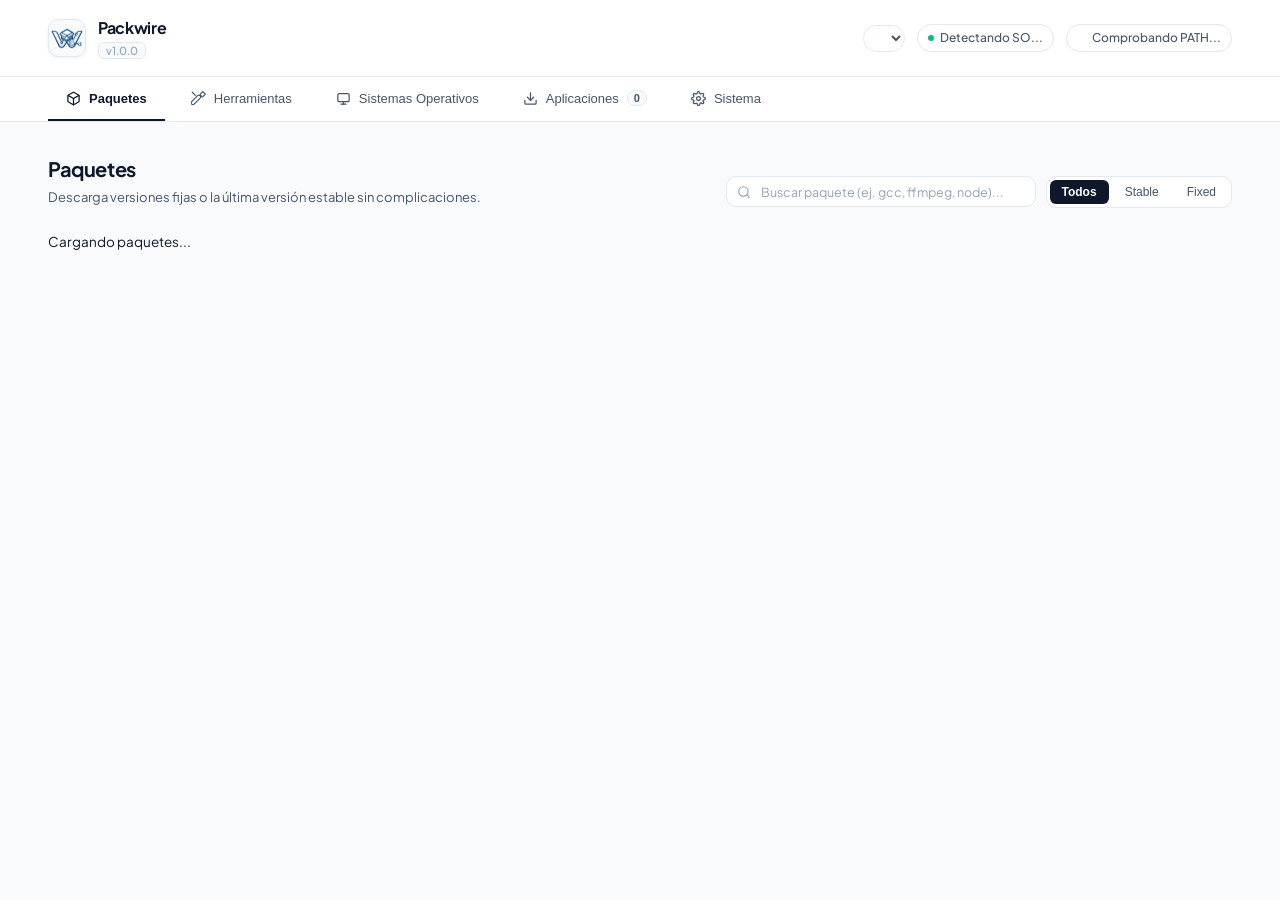
==== assets/web/index.html @ 35b36072 "Release Packwire 1.0.0" ====
<!DOCTYPE html>
<html lang="es">
<head>
  <meta charset="UTF-8">
  <meta name="viewport" content="width=device-width, initial-scale=1.0">
  <title>Packwire - Gestor de Paquetes</title>
  <link rel="stylesheet" href="global/structure.css">
  <link rel="stylesheet" id="theme-style-background" href="global/default_background.css">
  <link rel="stylesheet" id="theme-style-cards" href="global/default_cards.css">
  <link rel="stylesheet" id="theme-style-buttons" href="global/default_buttons.css">
  <script>
    (function() {
      try {
        var t = localStorage.getItem("packwire_theme");
        if (t && t !== "default") {
          var bg = document.getElementById("theme-style-background");
          var cd = document.getElementById("theme-style-cards");
          var bt = document.getElementById("theme-style-buttons");
          if (bg) bg.href = "global/" + t + "_background.css";
          if (cd) cd.href = "global/" + t + "_cards.css";
          if (bt) bt.href = "global/" + t + "_buttons.css";
        }
      } catch (e) {}
    })();
  </script>
  <link rel="icon" type="image/png" href="front.png">
  <link rel="preconnect" href="https://fonts.googleapis.com">
  <link rel="preconnect" href="https://fonts.gstatic.com" crossorigin>
  <link href="https://fonts.googleapis.com/css2?family=Plus+Jakarta+Sans:wght@400;500;600;700&family=JetBrains+Mono:wght@400;500&display=swap" rel="stylesheet">
</head>
<body>
  <div class="app-container">
    <!-- Header -->
    <header class="app-header">
      <div class="brand">
        <div class="brand-logo">
          <img src="front.png" alt="Packwire Logo" class="brand-logo-img">
        </div>
        <div class="brand-info">
          <h1>Packwire</h1>
          <span class="version-tag">v1.0.0</span>
        </div>
      </div>

      <div class="header-status">
        <select class="theme-select" id="theme-selector" title="Seleccionar Tema">
          <option value="default">Claro (Default)</option>
          <option value="dark">Oscuro (Dark)</option>
        </select>

        <div class="badge platform-badge" id="platform-badge">
          <span class="badge-dot"></span>
          <span id="platform-text">Detectando SO...</span>
        </div>
        
        <div class="path-status" id="path-status-container">
          <span class="path-indicator" id="path-indicator"></span>
          <span id="path-text">Comprobando PATH...</span>
          <button class="btn btn-sm btn-outline" id="btn-fix-path" style="display: none;">
            Añadir a PATH
          </button>
        </div>
      </div>
    </header>

    <!-- Main Navigation Bar -->
    <nav class="app-nav">
      <button class="nav-tab active" data-tab="catalog">
        <svg viewBox="0 0 24 24" fill="none" stroke="currentColor" stroke-width="2" stroke-linecap="round" stroke-linejoin="round"><path d="M21 16V8a2 2 0 0 0-1-1.73l-7-4a2 2 0 0 0-2 0l-7 4A2 2 0 0 0 3 8v8a2 2 0 0 0 1 1.73l7 4a2 2 0 0 0 2 0l7-4A2 2 0 0 0 21 16z"></path><polyline points="3.27 6.96 12 12.01 20.73 6.96"></polyline><line x1="12" y1="22.08" x2="12" y2="12"></line></svg>
        Paquetes
      </button>
      <button class="nav-tab" data-tab="tools">
        <svg viewBox="0 0 24 24" fill="none" stroke="currentColor" stroke-width="2" stroke-linecap="round" stroke-linejoin="round"><path d="m14.7 6.3 3 3"></path><path d="M5 21a2.83 2.83 0 0 1-4-4l9.6-9.6a2.83 2.83 0 0 1 4 4L5 21Z"></path><path d="m15 5 4-4 4 4-4 4"></path><path d="m2 2 5 5"></path></svg>
        Herramientas
      </button>
      <button class="nav-tab" data-tab="operating-systems">
        <svg viewBox="0 0 24 24" fill="none" stroke="currentColor" stroke-width="2" stroke-linecap="round" stroke-linejoin="round"><rect x="3" y="4" width="18" height="13" rx="2"></rect><line x1="8" y1="21" x2="16" y2="21"></line><line x1="12" y1="17" x2="12" y2="21"></line></svg>
        Sistemas Operativos
      </button>
      <button class="nav-tab" data-tab="installed">
        <svg viewBox="0 0 24 24" fill="none" stroke="currentColor" stroke-width="2" stroke-linecap="round" stroke-linejoin="round"><path d="M21 15v4a2 2 0 0 1-2 2H5a2 2 0 0 1-2-2v-4"></path><polyline points="7 10 12 15 17 10"></polyline><line x1="12" y1="15" x2="12" y2="3"></line></svg>
        Aplicaciones
        <span class="counter-badge" id="installed-counter">0</span>
      </button>
      <button class="nav-tab" data-tab="system">
        <svg viewBox="0 0 24 24" fill="none" stroke="currentColor" stroke-width="2" stroke-linecap="round" stroke-linejoin="round"><circle cx="12" cy="12" r="3"></circle><path d="M19.4 15a1.65 1.65 0 0 0 .33 1.82l.06.06a2 2 0 0 1 0 2.83 2 2 0 0 1-2.83 0l-.06-.06a1.65 1.65 0 0 0-1.82-.33 1.65 1.65 0 0 0-1 1.51V21a2 2 0 0 1-2 2 2 2 0 0 1-2-2v-.09A1.65 1.65 0 0 0 9 19.4a1.65 1.65 0 0 0-1.82.33l-.06.06a2 2 0 0 1-2.83 0 2 2 0 0 1 0-2.83l.06-.06a1.65 1.65 0 0 0 .33-1.82 1.65 1.65 0 0 0-1.51-1H3a2 2 0 0 1-2-2 2 2 0 0 1 2-2h.09A1.65 1.65 0 0 0 4.6 9a1.65 1.65 0 0 0-.33-1.82l-.06-.06a2 2 0 0 1 0-2.83 2 2 0 0 1 2.83 0l.06.06a1.65 1.65 0 0 0 1.82.33H9a1.65 1.65 0 0 0 1-1.51V3a2 2 0 0 1 2-2 2 2 0 0 1 2 2v.09a1.65 1.65 0 0 0 1 1.51 1.65 1.65 0 0 0 1.82-.33l.06-.06a2 2 0 0 1 2.83 0 2 2 0 0 1 0 2.83l-.06.06a1.65 1.65 0 0 0-.33 1.82V9a1.65 1.65 0 0 0 1.51 1H21a2 2 0 0 1 2 2 2 2 0 0 1-2 2h-.09a1.65 1.65 0 0 0-1.51 1z"></path></svg>
        Sistema
      </button>
    </nav>

    <!-- Main Content Area -->
    <main class="app-content">
      <!-- TAB 1: CATALOG -->
      <section class="tab-pane active" id="tab-catalog">
        <div class="pane-header">
          <div>
            <h2>Paquetes</h2>
            <p class="subtitle">Descarga versiones fijas o la última versión estable sin complicaciones.</p>
          </div>
          <div class="pane-controls">
            <div class="search-box">
              <span class="search-icon">
                <svg viewBox="0 0 24 24" fill="none" stroke="currentColor" stroke-width="2" stroke-linecap="round" stroke-linejoin="round"><circle cx="11" cy="11" r="8"></circle><line x1="21" y1="21" x2="16.65" y2="16.65"></line></svg>
              </span>
              <input type="text" id="catalog-search" class="search-input" placeholder="Buscar paquete (ej. gcc, ffmpeg, node)... [/]" autocomplete="off" spellcheck="false">
              <button id="btn-clear-catalog-search" class="btn-clear-search" style="display: none;" title="Limpiar búsqueda">&times;</button>
            </div>
            <div class="filter-group">
              <button class="filter-btn active" data-filter="all">Todos</button>
              <button class="filter-btn" data-filter="stable">Stable</button>
              <button class="filter-btn" data-filter="fixed">Fixed</button>
            </div>
          </div>
        </div>

        <div class="search-results-info" id="catalog-search-info" style="display: none;"></div>

        <div class="cards-grid" id="catalog-cards">
          <!-- Dynamically populated via app.js -->
          <div class="skeleton-card">Cargando paquetes...</div>
        </div>
      </section>

      <!-- TAB 2: TOOLS -->
      <section class="tab-pane" id="tab-tools">
        <div class="pane-header">
          <div>
            <h2>Herramientas</h2>
            <p class="subtitle">Aplicaciones y utilidades que se obtienen desde sus canales oficiales.</p>
          </div>
          <div class="pane-controls">
            <div class="search-box">
              <span class="search-icon">
                <svg viewBox="0 0 24 24" fill="none" stroke="currentColor" stroke-width="2" stroke-linecap="round" stroke-linejoin="round"><circle cx="11" cy="11" r="8"></circle><line x1="21" y1="21" x2="16.65" y2="16.65"></line></svg>
              </span>
              <input type="text" id="tools-search" class="search-input" placeholder="Buscar herramienta..." autocomplete="off" spellcheck="false">
              <button id="btn-clear-tools-search" class="btn-clear-search" style="display: none;" title="Limpiar búsqueda">&times;</button>
            </div>
          </div>
        </div>

        <div class="search-results-info" id="tools-search-info" style="display: none;"></div>

        <div class="cards-grid" id="tools-cards">
          <div class="skeleton-card">Cargando herramientas...</div>
        </div>
      </section>

      <!-- TAB 3: OPERATING SYSTEMS -->
      <section class="tab-pane" id="tab-operating-systems">
        <div class="pane-header">
          <div>
            <h2>Sistemas Operativos</h2>
            <p class="subtitle">Distribuciones y sistemas operativos disponibles para instalar desde sus manifests.</p>
          </div>
          <div class="pane-controls">
            <div class="search-box">
              <span class="search-icon">
                <svg viewBox="0 0 24 24" fill="none" stroke="currentColor" stroke-width="2" stroke-linecap="round" stroke-linejoin="round"><circle cx="11" cy="11" r="8"></circle><line x1="21" y1="21" x2="16.65" y2="16.65"></line></svg>
              </span>
              <input type="text" id="operating-systems-search" class="search-input" placeholder="Buscar sistema operativo..." autocomplete="off" spellcheck="false">
              <button id="btn-clear-operating-systems-search" class="btn-clear-search" style="display: none;" title="Limpiar búsqueda">&times;</button>
            </div>
          </div>
        </div>

        <div class="search-results-info" id="operating-systems-search-info" style="display: none;"></div>

        <div class="cards-grid" id="operating-systems-cards">
          <div class="skeleton-card">Cargando sistemas operativos...</div>
        </div>
      </section>

      <!-- TAB 4: INSTALLED -->
      <section class="tab-pane" id="tab-installed">
        <div class="pane-header">
          <div>
            <h2>Aplicaciones</h2>
            <p class="subtitle">Gestiona tus aplicaciones activas, shims vinculados y desinstalación limpia.</p>
          </div>
          <div class="pane-controls">
            <div class="search-box">
              <span class="search-icon">
                <svg viewBox="0 0 24 24" fill="none" stroke="currentColor" stroke-width="2" stroke-linecap="round" stroke-linejoin="round"><circle cx="11" cy="11" r="8"></circle><line x1="21" y1="21" x2="16.65" y2="16.65"></line></svg>
              </span>
              <input type="text" id="installed-search" class="search-input" placeholder="Filtrar instalados..." autocomplete="off" spellcheck="false">
              <button id="btn-clear-installed-search" class="btn-clear-search" style="display: none;" title="Limpiar búsqueda">&times;</button>
            </div>
            <button class="btn btn-outline" id="btn-refresh-installed">
              <svg class="btn-icon" viewBox="0 0 24 24" width="14" height="14" fill="none" stroke="currentColor" stroke-width="2" stroke-linecap="round" stroke-linejoin="round"><path d="M21.5 2v6h-6M2.5 22v-6h6M2 11.5a10 10 0 0 1 18.8-4.3M22 12.5a10 10 0 0 1-18.8 4.2"/></svg>
              Actualizar Lista
            </button>
          </div>
        </div>

        <div class="search-results-info" id="installed-search-info" style="display: none;"></div>

        <div class="installed-list" id="installed-container">
          <!-- Dynamically populated via app.js -->
        </div>
      </section>

      <!-- TAB 5: SYSTEM -->
      <section class="tab-pane" id="tab-system">
        <div class="pane-header">
          <div>
            <h2>Diagnóstico del Sistema</h2>
            <p class="subtitle">Hardware, firmware, seguridad y rutas locales. Los identificadores personales no se recopilan.</p>
          </div>
          <div class="pane-controls">
            <button class="btn btn-outline" id="btn-refresh-system" title="Actualizar datos del sistema">
              <svg class="btn-icon" viewBox="0 0 24 24" width="14" height="14" fill="none" stroke="currentColor" stroke-width="2" stroke-linecap="round" stroke-linejoin="round"><path d="M21.5 2v6h-6M2.5 22v-6h6M2 11.5a10 10 0 0 1 18.8-4.3M22 12.5a10 10 0 0 1-18.8 4.2"></path></svg>
              Actualizar diagnóstico
            </button>
          </div>
        </div>

        <div class="system-grid">
          <div class="info-card">
            <span class="info-label">Sistema Operativo</span>
            <span class="info-value" id="sys-os">-</span>
          </div>
          <div class="info-card">
            <span class="info-label">Arquitectura</span>
            <span class="info-value" id="sys-arch">-</span>
          </div>
          <div class="info-card">
            <span class="info-label">Equipo</span>
            <span class="info-value" id="sys-device">-</span>
          </div>
          <div class="info-card">
            <span class="info-label">Memoria RAM</span>
            <span class="info-value" id="sys-memory">-</span>
          </div>
          <div class="info-card full-width">
            <span class="info-label">Procesador</span>
            <span class="info-value" id="sys-cpu">-</span>
            <span class="info-value code" id="sys-cpu-details">-</span>
          </div>
          <div class="info-card full-width">
            <span class="info-label">Gráficos</span>
            <span class="info-value code" id="sys-gpu">-</span>
          </div>
          <div class="info-card full-width">
            <span class="info-label">Almacenamiento local</span>
            <span class="info-value code" id="sys-storage">-</span>
          </div>
          <div class="info-card">
            <span class="info-label">Firmware</span>
            <span class="info-value" id="sys-firmware">-</span>
            <span class="info-value code" id="sys-bios">-</span>
          </div>
          <div class="info-card">
            <span class="info-label">Seguridad y virtualización</span>
            <span class="info-value" id="sys-security">-</span>
          </div>
          <div class="info-card">
            <span class="info-label">Tiempo encendido</span>
            <span class="info-value" id="sys-uptime">-</span>
          </div>
          <div class="info-card">
            <span class="info-label">Red activa</span>
            <span class="info-value code" id="sys-network">-</span>
          </div>
          <div class="info-card full-width">
            <span class="info-label">Directorio Raíz de Packwire</span>
            <span class="info-value code" id="sys-root">-</span>
          </div>
          <div class="info-card full-width">
            <span class="info-label">Carpeta de Shims (PATH)</span>
            <span class="info-value code" id="sys-shims">-</span>
          </div>
          <div class="info-card full-width">
            <span class="info-label">Carpeta de Aplicaciones</span>
            <span class="info-value code" id="sys-apps">-</span>
          </div>
          <div class="info-card full-width" id="defender-exclusion-card">
            <div style="display: flex; justify-content: space-between; align-items: center; flex-wrap: wrap; gap: 12px;">
              <div>
                <span class="info-label" style="display: flex; align-items: center; gap: 6px;">
                  <svg viewBox="0 0 24 24" width="14" height="14" fill="none" stroke="currentColor" stroke-width="2" stroke-linecap="round" stroke-linejoin="round"><path d="M12 22s8-4 8-10V5l-8-3-8 3v7c0 6 8 10 8 10z"></path></svg>
                  Protección de Windows y Antivirus
                </span>
                <p class="subtitle" style="margin-top: 4px;">Packwire verifica el SHA-256 de los toolchains oficiales y no desactiva ni excluye Defender automáticamente. Si bloquea un binario, revisa el Historial de protección y valida el origen antes de restaurarlo.</p>
              </div>
            </div>
          </div>
          <div class="info-card full-width danger-card">
            <div class="danger-card-content">
              <div>
                <span class="info-label danger-label">Zona de Desinstalación Total</span>
                <p class="subtitle" style="margin-top: 3px;">Elimina todos los paquetes descargados, limpia la carpeta de shims, borra la caché y retira Packwire de la variable PATH del sistema.</p>
              </div>
              <button class="btn btn-danger btn-sm" id="btn-uninstall-all-card">
                <svg class="btn-icon" viewBox="0 0 24 24" width="13" height="13" fill="none" stroke="currentColor" stroke-width="2" stroke-linecap="round" stroke-linejoin="round"><polyline points="3 6 5 6 21 6"></polyline><path d="M19 6v14a2 2 0 0 1-2 2H7a2 2 0 0 1-2-2V6m3 0V4a2 2 0 0 1 2-2h4a2 2 0 0 1 2 2v2"></path></svg>
                Desinstalar Todo Packwire
              </button>
            </div>
          </div>
        </div>
      </section>
    </main>

    <!-- Modal for Installation Progress -->
    <div class="modal-overlay" id="action-modal" style="display: none;">
      <div class="modal-card">
        <div class="modal-header">
          <h3 id="modal-title">Instalando Paquete</h3>
          <button class="btn-close" id="btn-modal-close" style="display: none;">&times;</button>
        </div>
        <div class="modal-body">
          <p id="modal-desc">Iniciando proceso...</p>
          
          <div class="progress-track" id="modal-progress-track">
            <div class="progress-bar-animated" id="modal-progress-bar"></div>
          </div>

          <div class="modal-details" id="modal-details">
            <span id="modal-status-text">Por favor espera...</span>
          </div>

          <div class="modal-terminal-box" id="modal-terminal-box">
            <div class="modal-terminal-header">
              <span>Terminal de Instalación</span>
              <span class="live-pill" id="terminal-live-pill">EN VIVO</span>
            </div>
            <pre class="modal-terminal-logs" id="modal-terminal-logs">Iniciando cola de instalación...</pre>
          </div>
        </div>
        <div class="modal-footer" id="modal-footer" style="display: none;">
          <button class="btn btn-outline" id="btn-modal-cancel" style="display: none;">Cancelar</button>
          <button class="btn btn-danger" id="btn-modal-confirm" style="display: none;">Confirmar Desinstalación</button>
          <button class="btn btn-primary" id="btn-modal-done">Aceptar</button>
        </div>
      </div>
    </div>

        <!-- Modal for Documentation Guide -->
    <div class="modal-overlay" id="guide-modal" style="display: none;">
      <div class="modal-card guide-modal-card">
        <div class="modal-header">
          <h3 id="guide-modal-title">Guía Windows 10/11: Solución para GCC (as.exe)</h3>
          <button class="btn-close" id="btn-guide-modal-close">&times;</button>
        </div>
        <div class="modal-body guide-modal-content" id="guide-modal-body">
          <div style="background: rgba(239, 68, 68, 0.08); border-left: 4px solid #ef4444; padding: 14px 16px; border-radius: 0 8px 8px 0; margin-bottom: 18px;">
            <strong style="color: #fca5a5;">🛡️ ¿Por qué ocurre este problema?</strong>
            <p style="margin-top: 6px; font-size: 13px; color: var(--text-secondary);">Windows Defender en Windows 10/11 puede clasificar erróneamente el archivo <code>as.exe</code> (GNU Assembler de GCC) como un falso positivo (comúnmente <em>Trojan:Win32/Wacatac.B!ml</em>) y bloquear su extracción, causando el error <code>gcc: fatal error: cannot execute 'as'</code>.</p>
          </div>

          <div style="background: var(--surface-subtle); border: 1px solid var(--border); border-radius: 8px; padding: 16px; margin-bottom: 14px;">
            <strong style="display: block; margin-bottom: 6px;">Paso 1: Mantener activa la protección</strong>
            <p style="font-size: 13px; color: var(--text-secondary); margin-bottom: 8px;">No añadas exclusiones amplias. Comprueba que la descarga proviene del release oficial y valida el SHA-256 antes de solicitar una revisión por falso positivo.</p>
          </div>

          <div style="background: var(--surface-subtle); border: 1px solid var(--border); border-radius: 8px; padding: 16px; margin-bottom: 14px;">
            <strong style="display: block; margin-bottom: 6px;">Paso 2: Revisar el bloqueo</strong>
            <p style="font-size: 13px; color: var(--text-secondary);">Abre Seguridad de Windows &gt; Protección contra virus y amenazas &gt; Historial de protección. Solo restaura el archivo después de validar el hash y el origen oficial.</p>
          </div>

          <div style="background: var(--surface-subtle); border: 1px solid var(--border); border-radius: 8px; padding: 16px;">
            <strong style="display: block; margin-bottom: 6px;">Paso 3: Recuperar archivo en Seguridad de Windows</strong>
            <p style="font-size: 13px; color: var(--text-secondary); margin-bottom: 6px;">Si Defender ya eliminó <code>as.exe</code>: abre <strong>Seguridad de Windows</strong> > <strong>Protección contra virus y amenazas</strong> > <strong>Historial de protección</strong>, haz clic en la amenaza detectada y selecciona <strong>Restaurar</strong>.</p>
          </div>
        </div>
        <div class="modal-footer" style="display: flex; justify-content: space-between; align-items: center;">
          <button class="btn btn-outline" id="btn-guide-open-browser">
            <svg class="btn-icon" viewBox="0 0 24 24" width="14" height="14" fill="none" stroke="currentColor" stroke-width="2" stroke-linecap="round" stroke-linejoin="round"><path d="M18 13v6a2 2 0 0 1-2 2H5a2 2 0 0 1-2-2V8a2 2 0 0 1 2-2h6"></path><polyline points="15 3 21 3 21 9"></polyline><line x1="10" y1="14" x2="21" y2="3"></line></svg>
            Abrir Guía Completa en Navegador
          </button>
          <button class="btn btn-primary" id="btn-guide-modal-done">Entendido</button>
        </div>
      </div>
    </div>

    <!-- Toast Notifications Container -->
    <div class="toast-container" id="toast-container"></div>
  </div>

  <script src="app.js"></script>
</body>
</html>
---- assets/web/global/structure.css ----
/* ==========================================================================
   PACKWIRE CORE STRUCTURE & LAYOUT (Permanent - Never Swapped by Themes)
   All styling uses CSS variables (var(--...)) so themes only affect coloring.
   ========================================================================== */

* {
  box-sizing: border-box;
  margin: 0;
  padding: 0;
}

/* Modern Minimalist Scrollbars */
html {
  scrollbar-width: thin;
  scrollbar-color: var(--border-hover) transparent;
}

::-webkit-scrollbar {
  width: 8px;
  height: 8px;
}

::-webkit-scrollbar-track {
  background: transparent;
}

::-webkit-scrollbar-thumb {
  background-color: var(--border);
  border-radius: 9999px;
  border: 2px solid transparent;
  background-clip: content-box;
  transition: background-color 0.2s ease;
}

::-webkit-scrollbar-thumb:hover {
  background-color: var(--border-hover);
}

::-webkit-scrollbar-corner {
  background: transparent;
}

body {
  font-family: var(--font-sans, 'Plus Jakarta Sans', -apple-system, sans-serif);
  font-size: 13.5px;
  line-height: 1.5;
  user-select: none;
  -webkit-font-smoothing: antialiased;
  min-height: 100vh;
}

.app-container {
  display: flex;
  flex-direction: column;
  min-height: 100vh;
}

/* Header */
.app-header {
  display: flex;
  justify-content: space-between;
  align-items: center;
  padding: 16px 48px;
  background-color: var(--surface);
  border-bottom: 1px solid var(--border);
}

.brand {
  display: flex;
  align-items: center;
  gap: 12px;
}

.brand-logo {
  width: 38px;
  height: 38px;
  display: flex;
  align-items: center;
  justify-content: center;
  background-color: var(--surface-subtle);
  border: 1px solid var(--border);
  border-radius: var(--radius-md, 10px);
  overflow: hidden;
  padding: 2px;
  box-shadow: 0 1px 3px rgba(0,0,0,0.06);
}

.brand-logo-img {
  width: 100%;
  height: 100%;
  object-fit: contain;
  border-radius: 8px;
  display: block;
}

.brand-info h1 {
  font-size: 16px;
  font-weight: 700;
  letter-spacing: -0.02em;
  color: var(--text-primary);
  display: flex;
  align-items: center;
  gap: 8px;
}

.version-tag {
  font-size: 11px;
  font-weight: 500;
  color: var(--text-muted);
  background-color: var(--surface-subtle);
  padding: 1px 7px;
  border-radius: var(--radius-sm, 6px);
  border: 1px solid var(--border);
}

.header-status {
  display: flex;
  align-items: center;
  gap: 12px;
}

.badge {
  display: flex;
  align-items: center;
  gap: 6px;
  font-size: 12px;
  font-weight: 500;
  padding: 4px 10px;
  border-radius: var(--radius-full, 9999px);
  background-color: var(--surface);
  border: 1px solid var(--border);
  color: var(--text-secondary);
  text-transform: capitalize;
}

.badge-dot {
  width: 6px;
  height: 6px;
  border-radius: 50%;
  background-color: var(--accent-emerald, #10b981);
}

.path-status {
  display: flex;
  align-items: center;
  gap: 8px;
  font-size: 12px;
  font-weight: 500;
  padding: 4px 10px;
  border-radius: var(--radius-full, 9999px);
  background-color: var(--surface);
  border: 1px solid var(--border);
  color: var(--text-secondary);
}

.path-indicator {
  width: 7px;
  height: 7px;
  border-radius: 50%;
}
.path-indicator.ok { background-color: var(--accent-emerald, #10b981); }
.path-indicator.warn { background-color: var(--accent-amber, #f59e0b); }

/* Theme Selector */
.theme-select {
  background-color: var(--surface);
  border: 1px solid var(--border);
  border-radius: var(--radius-full, 9999px);
  padding: 4px 10px;
  font-size: 12px;
  font-weight: 500;
  color: var(--text-secondary);
  cursor: pointer;
  outline: none;
  font-family: inherit;
}

.theme-select:hover {
  border-color: var(--border-hover);
  color: var(--text-primary);
}

/* Navigation */
.app-nav {
  display: flex;
  gap: 8px;
  padding: 0 48px;
  background-color: var(--surface);
  border-bottom: 1px solid var(--border);
}

.nav-tab {
  display: flex;
  align-items: center;
  gap: 8px;
  padding: 13px 18px;
  font-size: 13px;
  font-weight: 500;
  color: var(--text-secondary);
  background: transparent;
  border: none;
  border-bottom: 2px solid transparent;
  cursor: pointer;
  transition: all 0.15s ease;
}

.nav-tab svg {
  width: 15px;
  height: 15px;
  stroke: currentColor;
  stroke-width: 2;
  flex-shrink: 0;
}

.nav-tab:hover {
  color: var(--text-primary);
}

.nav-tab.active {
  color: var(--text-primary);
  font-weight: 600;
  border-bottom-color: var(--text-primary);
}

.counter-badge {
  font-size: 11px;
  font-weight: 600;
  background: var(--surface-subtle);
  color: var(--text-secondary);
  padding: 1px 6px;
  border-radius: var(--radius-full, 9999px);
  border: 1px solid var(--border);
}

.update-pulse-dot {
  width: 7px;
  height: 7px;
  border-radius: 50%;
  background-color: var(--accent-emerald, #10b981);
  box-shadow: 0 0 0 0 rgba(16, 185, 129, 0.7);
  animation: pulseDot 2s infinite;
  margin-left: 2px;
}

@keyframes pulseDot {
  0% { transform: scale(0.95); box-shadow: 0 0 0 0 rgba(16, 185, 129, 0.7); }
  70% { transform: scale(1); box-shadow: 0 0 0 5px rgba(16, 185, 129, 0); }
  100% { transform: scale(0.95); box-shadow: 0 0 0 0 rgba(16, 185, 129, 0); }
}

.update-badge {
  font-size: 11px;
  font-weight: 600;
  padding: 2px 7px;
  border-radius: var(--radius-full, 9999px);
  background: var(--accent-amber-bg, #fffbeb);
  color: var(--accent-amber-text, #b45309);
  border: 1px solid var(--accent-amber-border, #fef3c7);
  display: inline-flex;
  align-items: center;
  gap: 5px;
}

.update-dot-mini {
  width: 6px;
  height: 6px;
  border-radius: 50%;
  background-color: var(--accent-amber-text, #b45309);
  display: inline-block;
}

/* Content Area */
.app-content {
  flex: 1;
  padding: 32px 48px;
  max-width: 1440px;
  margin: 0 auto;
  width: 100%;
}

.tab-pane {
  display: none;
}

.tab-pane.active {
  display: block;
  animation: fadeIn 0.2s ease-out;
}

@keyframes fadeIn {
  from { opacity: 0; transform: translateY(3px); }
  to { opacity: 1; transform: translateY(0); }
}

.pane-header {
  display: flex;
  justify-content: space-between;
  align-items: flex-end;
  margin-bottom: 24px;
  gap: 16px;
  flex-wrap: wrap;
}

.pane-header h2 {
  font-size: 20px;
  font-weight: 700;
  letter-spacing: -0.02em;
  color: var(--text-primary);
}

.subtitle {
  color: var(--text-secondary);
  font-size: 13px;
  margin-top: 4px;
}

/* Controls: Search + Filters */
.pane-controls {
  display: flex;
  align-items: center;
  gap: 10px;
  flex-wrap: wrap;
}

.search-box {
  position: relative;
  display: flex;
  align-items: center;
  width: 310px;
}

.search-icon {
  position: absolute;
  left: 11px;
  pointer-events: none;
  color: var(--text-muted);
  display: flex;
  align-items: center;
  justify-content: center;
}

.search-icon svg {
  width: 14px;
  height: 14px;
  stroke: currentColor;
  stroke-width: 2;
}

.search-input {
  width: 100%;
  padding: 6.5px 30px 6.5px 34px;
  font-family: inherit;
  font-size: 12.5px;
  border-radius: var(--radius-md, 10px);
  border: 1px solid var(--border);
  background-color: var(--surface);
  color: var(--text-primary);
  outline: none;
  transition: all 0.15s ease;
}

.search-input:focus {
  border-color: var(--border-focus, #38bdf8);
  box-shadow: 0 0 0 3px rgba(56, 189, 248, 0.15);
}

.search-input::placeholder {
  color: var(--text-muted);
}

.btn-clear-search {
  position: absolute;
  right: 8px;
  background: transparent;
  border: none;
  font-size: 16px;
  line-height: 1;
  color: var(--text-muted);
  cursor: pointer;
  padding: 2px 4px;
  border-radius: 4px;
}

.btn-clear-search:hover {
  color: var(--text-primary);
}

.search-results-info {
  margin-top: -12px;
  margin-bottom: 20px;
  font-size: 12.5px;
  color: var(--text-secondary);
  display: flex;
  align-items: center;
  justify-content: space-between;
}

.search-results-info strong {
  color: var(--text-primary);
}

.btn-reset-search {
  background: transparent;
  border: none;
  color: var(--text-muted);
  font-size: 12px;
  cursor: pointer;
  text-decoration: underline;
  padding: 0;
}

.btn-reset-search:hover {
  color: var(--text-primary);
}

/* Filters */
.filter-group {
  display: flex;
  gap: 4px;
  background-color: var(--surface);
  padding: 3px;
  border-radius: var(--radius-md, 10px);
  border: 1px solid var(--border);
}

.filter-btn {
  background: transparent;
  border: none;
  color: var(--text-secondary);
  padding: 5px 12px;
  border-radius: var(--radius-sm, 6px);
  font-size: 12px;
  font-weight: 500;
  cursor: pointer;
  transition: all 0.15s ease;
}

.filter-btn:hover {
  color: var(--text-primary);
}

.filter-btn.active {
  background-color: var(--btn-primary-bg);
  color: var(--btn-primary-text);
  font-weight: 600;
}

/* Cards Grid & Package Cards */
.cards-grid {
  display: grid !important;
  grid-template-columns: repeat(auto-fill, minmax(330px, 1fr)) !important;
  gap: 22px !important;
}

.package-card {
  background-color: var(--surface);
  border: 1px solid var(--border);
  border-radius: var(--radius-lg, 14px);
  padding: 22px;
  display: flex !important;
  flex-direction: column !important;
  justify-content: space-between !important;
  box-shadow: var(--shadow-card);
  transition: border-color 0.2s ease, box-shadow 0.2s ease, transform 0.2s ease;
}

.package-card:hover {
  border-color: var(--border-hover);
  box-shadow: var(--shadow-md);
  transform: translateY(-1px);
}

.card-top {
  display: flex;
  justify-content: space-between;
  align-items: flex-start;
  margin-bottom: 12px;
}

.pkg-title-area {
  display: flex;
  align-items: center;
  gap: 12px;
}

.pkg-icon-container {
  width: 40px;
  height: 40px;
  display: flex;
  align-items: center;
  justify-content: center;
  background-color: var(--surface-subtle);
  border: 1px solid var(--border);
  border-radius: var(--radius-md, 10px);
  overflow: hidden;
  flex-shrink: 0;
}

.pkg-icon-emoji {
  font-size: 20px;
}

.pkg-icon-img {
  width: 24px;
  height: 24px;
  object-fit: contain;
}

.pkg-name {
  font-size: 15px;
  font-weight: 700;
  letter-spacing: -0.01em;
  color: var(--text-primary);
}

.pkg-version {
  font-family: var(--font-mono, monospace);
  font-size: 12px;
  color: var(--text-secondary);
}

.pkg-type-pill {
  font-size: 11px;
  font-weight: 600;
  padding: 3px 8px;
  border-radius: var(--radius-full, 9999px);
  letter-spacing: 0.2px;
}

.pkg-type-pill.stable {
  background: var(--accent-emerald-bg);
  color: var(--accent-emerald-text);
  border: 1px solid var(--accent-emerald-border);
}

.pkg-type-pill.fixed {
  background: var(--accent-slate-bg);
  color: var(--accent-slate-text);
  border: 1px solid var(--accent-slate-border);
}

.pkg-type-pill.compact {
  font-size: 10px;
  font-weight: 500;
  padding: 2px 6px;
}

.pkg-desc {
  color: var(--text-secondary);
  font-size: 13px;
  margin: 12px 0 20px 0;
  line-height: 1.45;
}

.card-actions {
  display: flex;
  gap: 8px;
  margin-top: auto;
}

.install-split {
  position: relative;
  display: flex;
  flex: 1;
  min-width: 0;
}

.install-split > .btn-install-here,
.install-split > .btn-install-site {
  min-width: 0;
  border-top-right-radius: 0;
  border-bottom-right-radius: 0;
}

.install-split .btn-version-toggle {
  flex: 0 0 auto;
  padding: 8px 9px;
  border-left-color: rgba(255, 255, 255, 0.35);
  border-top-left-radius: 0;
  border-bottom-left-radius: 0;
}

.install-version-menu {
  position: absolute;
  right: 0;
  bottom: calc(100% + 6px);
  z-index: 20;
  display: none;
  min-width: 130px;
  max-height: 220px;
  overflow-y: auto;
  padding: 5px;
  background: var(--surface);
  border: 1px solid var(--border);
  border-radius: var(--radius-md, 10px);
  box-shadow: var(--shadow-md);
}

.install-version-menu.open {
  display: flex;
  flex-direction: column;
  gap: 2px;
}

.install-version-option {
  border: 0;
  border-radius: 6px;
  padding: 7px 10px;
  background: transparent;
  color: var(--text-primary);
  cursor: pointer;
  font: inherit;
  font-size: 12px;
  text-align: left;
  white-space: nowrap;
}

.install-version-option:hover {
  background: var(--surface-hover);
}

/* Buttons */
.btn {
  display: inline-flex;
  align-items: center;
  justify-content: center;
  gap: 7px;
  padding: 8px 14px;
  border-radius: var(--radius-md, 10px);
  font-size: 12.5px;
  font-weight: 600;
  cursor: pointer;
  border: 1px solid transparent;
  transition: all 0.15s ease;
  flex: 1;
  text-decoration: none;
}

.btn-icon, .btn svg {
  width: 14px;
  height: 14px;
  stroke: currentColor;
  stroke-width: 2;
  flex-shrink: 0;
  display: inline-block;
  vertical-align: middle;
}

.btn-primary {
  background-color: var(--btn-primary-bg);
  color: var(--btn-primary-text);
  border-color: var(--btn-primary-bg);
}

.btn-primary:hover {
  background-color: var(--btn-primary-hover);
  border-color: var(--btn-primary-hover);
}

.btn-outline {
  background-color: var(--surface);
  color: var(--text-primary);
  border-color: var(--border);
}

.btn-outline:hover {
  background-color: var(--surface-hover);
  border-color: var(--border-hover);
}

.btn-site-secondary {
  flex: 0 0 auto;
  padding: 6px 9px;
  font-size: 11px;
  font-weight: 500;
  opacity: 0.78;
}

.btn-site-secondary:hover {
  opacity: 1;
}

.btn-danger {
  background-color: var(--accent-red-bg);
  color: var(--accent-red-text);
  border-color: var(--accent-red-border);
}

.btn-danger:hover {
  background-color: var(--accent-red-text);
  color: white;
}

.btn-sm {
  padding: 4px 11px;
  font-size: 11.5px;
  border-radius: var(--radius-sm, 6px);
  flex: initial;
  gap: 5px;
}

.btn-sm .btn-icon, .btn-sm svg {
  width: 12px;
  height: 12px;
}

/* Installed List */
.application-zone {
  display: flex;
  flex-direction: column;
  gap: 12px;
}

.application-zone + .application-zone {
  margin-top: 28px;
}

.application-zone-header {
  display: flex;
  align-items: center;
  justify-content: space-between;
  gap: 16px;
  padding-bottom: 4px;
}

.application-zone-header h3 {
  font-size: 15px;
  font-weight: 700;
  color: var(--text-primary);
}

.system-app-list {
  display: flex;
  flex-direction: column;
  gap: 10px;
}

.system-app-item {
  display: flex;
  align-items: center;
  gap: 14px;
  padding: 13px 16px;
  background: var(--surface);
  border: 1px solid var(--border);
  border-radius: var(--radius-md, 10px);
  box-shadow: var(--shadow-sm);
}

.system-app-icon {
  width: 32px;
  height: 32px;
  display: flex;
  align-items: center;
  justify-content: center;
  flex: 0 0 auto;
  font-size: 20px;
  background: var(--surface-subtle);
  border: 1px solid var(--border);
  border-radius: var(--radius-sm, 6px);
}

.system-app-details {
  display: flex;
  flex-direction: column;
  gap: 2px;
  min-width: 0;
  flex: 1;
}

.system-app-title-row {
  display: flex;
  align-items: center;
  gap: 8px;
  min-width: 0;
}

.system-app-title-row strong {
  color: var(--text-primary);
  overflow: hidden;
  text-overflow: ellipsis;
  white-space: nowrap;
}

.system-app-meta {
  color: var(--text-secondary);
  font-size: 11.5px;
  overflow: hidden;
  text-overflow: ellipsis;
  white-space: nowrap;
}

.installed-list {
  display: flex;
  flex-direction: column;
  gap: 12px;
}

.installed-item {
  background-color: var(--surface);
  border: 1px solid var(--border);
  border-radius: var(--radius-md, 10px);
  padding: 16px 20px;
  display: flex;
  justify-content: space-between;
  align-items: center;
  box-shadow: var(--shadow-sm);
  transition: border-color 0.15s ease;
}

.installed-item:hover {
  border-color: var(--border-hover);
}

.installed-meta {
  display: flex;
  align-items: center;
  gap: 16px;
}

.installed-title-row {
  display: flex;
  align-items: center;
  gap: 8px;
}

.installed-details {
  display: flex;
  flex-direction: column;
  gap: 2px;
}

.installed-path {
  font-family: var(--font-mono, monospace);
  font-size: 11.5px;
  color: var(--text-muted);
}

.installed-shims {
  display: flex;
  gap: 6px;
  margin-top: 4px;
}

.shim-tag {
  font-family: var(--font-mono, monospace);
  font-size: 11px;
  padding: 1px 6px;
  border-radius: var(--radius-sm, 6px);
  background: var(--surface-subtle);
  border: 1px solid var(--border);
  color: var(--text-secondary);
}

/* System Grid */
.system-grid {
  display: grid;
  grid-template-columns: repeat(2, 1fr);
  gap: 16px;
}

.info-card {
  background-color: var(--surface);
  border: 1px solid var(--border);
  border-radius: var(--radius-md, 10px);
  padding: 18px;
  display: flex;
  flex-direction: column;
  gap: 4px;
  box-shadow: var(--shadow-card);
}

.info-card.full-width {
  grid-column: span 2;
}

.info-label {
  font-size: 11.5px;
  color: var(--text-muted);
  font-weight: 500;
  text-transform: uppercase;
  letter-spacing: 0.5px;
}

.info-value {
  font-size: 14px;
  font-weight: 600;
  color: var(--text-primary);
  text-transform: capitalize;
}

.info-value.code {
  font-family: var(--font-mono, monospace);
  font-size: 12px;
  text-transform: none;
  white-space: pre-wrap;
  overflow-wrap: anywhere;
  color: var(--text-secondary);
  background-color: var(--surface-subtle);
  padding: 6px 10px;
  border-radius: var(--radius-sm, 6px);
  border: 1px solid var(--border-light);
  margin-top: 4px;
}

.info-card.danger-card {
  border-color: var(--accent-red-border, rgba(239, 68, 68, 0.25));
  background-color: var(--surface);
  margin-top: 6px;
}

.danger-card-content {
  display: flex;
  justify-content: space-between;
  align-items: center;
  gap: 16px;
  flex-wrap: wrap;
}

.danger-label {
  color: var(--accent-red-text, #ef4444) !important;
  font-weight: 700;
}

/* Modal */
.modal-overlay {
  position: fixed;
  inset: 0;
  background: rgba(15, 23, 42, 0.4);
  backdrop-filter: blur(4px);
  display: flex;
  align-items: center;
  justify-content: center;
  z-index: 1000;
}

.modal-card {
  background-color: var(--surface);
  border: 1px solid var(--border);
  border-radius: var(--radius-lg, 14px);
  width: 90%;
  max-width: 660px;
  padding: 24px;
  box-shadow: var(--shadow-lg);
  display: flex;
  flex-direction: column;
}

.modal-header {
  display: flex;
  justify-content: space-between;
  align-items: center;
  margin-bottom: 14px;
}

.modal-header h3 {
  font-size: 16px;
  font-weight: 700;
  letter-spacing: -0.01em;
}

.btn-close {
  background: transparent;
  border: none;
  color: var(--text-muted);
  font-size: 20px;
  cursor: pointer;
  line-height: 1;
}

.btn-close:hover {
  color: var(--text-primary);
}

.progress-track {
  width: 100%;
  height: 6px;
  background: var(--surface-subtle);
  border: 1px solid var(--border);
  border-radius: var(--radius-full, 9999px);
  overflow: hidden;
  margin: 16px 0;
}

.progress-bar-animated {
  height: 100%;
  width: 100%;
  background: linear-gradient(90deg, var(--btn-primary-bg), var(--border-hover), var(--btn-primary-bg));
  background-size: 200% 100%;
  animation: moveGradient 1.8s infinite linear;
}

@keyframes moveGradient {
  0% { background-position: 200% 0; }
  100% { background-position: -200% 0; }
}

.modal-details {
  font-size: 12.5px;
  color: var(--text-secondary);
}

/* Modal Terminal Console */
.modal-terminal-box {
  margin-top: 14px;
  border-radius: var(--radius-md, 10px);
  border: 1px solid var(--border);
  background-color: #090d16;
  color: #e2e8f0;
  overflow: hidden;
  font-family: var(--font-mono, 'JetBrains Mono', Consolas, monospace);
  font-size: 11.5px;
}

.modal-terminal-header {
  display: flex;
  justify-content: space-between;
  align-items: center;
  padding: 6px 12px;
  background-color: #0f172a;
  border-bottom: 1px solid #1e293b;
  font-size: 11px;
  color: #94a3b8;
  font-weight: 500;
}

.live-pill {
  font-size: 9.5px;
  font-weight: 700;
  color: #10b981;
  background: rgba(16, 185, 129, 0.15);
  padding: 1px 6px;
  border-radius: 4px;
  border: 1px solid rgba(16, 185, 129, 0.3);
}

.modal-terminal-logs {
  padding: 10px 12px;
  max-height: 200px;
  min-height: 70px;
  overflow-y: auto;
  white-space: pre-wrap;
  word-break: break-all;
  line-height: 1.55;
  color: #93c5fd;
  scrollbar-width: thin;
  scrollbar-color: #334155 transparent;
}

.modal-terminal-logs::-webkit-scrollbar {
  width: 6px;
}

.modal-terminal-logs::-webkit-scrollbar-track {
  background: #090d16;
}

.modal-terminal-logs::-webkit-scrollbar-thumb {
  background-color: #334155;
  border-radius: 9999px;
  border: 1px solid transparent;
  background-clip: content-box;
}

.modal-terminal-logs::-webkit-scrollbar-thumb:hover {
  background-color: #475569;
}

.modal-footer {
  margin-top: 20px;
  display: flex;
  justify-content: flex-end;
  gap: 10px;
}

/* Toast */
.toast-container {
  position: fixed;
  bottom: 24px;
  right: 24px;
  display: flex;
  flex-direction: column;
  gap: 8px;
  z-index: 2000;
}

.toast {
  background: var(--surface);
  border: 1px solid var(--border);
  border-radius: var(--radius-md, 10px);
  padding: 10px 16px;
  font-size: 13px;
  box-shadow: var(--shadow-md);
  display: flex;
  align-items: center;
  gap: 10px;
  animation: slideIn 0.2s ease-out;
  color: var(--text-primary);
}

.toast-icon-wrap {
  display: flex;
  align-items: center;
  justify-content: center;
  flex-shrink: 0;
}

.toast.success { border-color: var(--accent-emerald); }
.toast.success .toast-icon { color: var(--accent-emerald, #10b981); }

.toast.error { border-color: var(--accent-red); }
.toast.error .toast-icon { color: var(--accent-red-text, #ef4444); }

.toast.info .toast-icon { color: var(--border-focus, #38bdf8); }

.update-toast {
  max-width: min(520px, calc(100vw - 48px));
}

.toast-update-copy {
  flex: 1;
}

.toast-update-action {
  border: 1px solid var(--border-focus, #38bdf8);
  border-radius: 6px;
  background: transparent;
  color: var(--border-focus, #38bdf8);
  cursor: pointer;
  font: inherit;
  font-size: 12px;
  padding: 5px 8px;
  white-space: nowrap;
}

.toast-update-action:hover {
  background: rgba(56, 189, 248, 0.12);
}

@keyframes slideIn {
  from { transform: translateX(100%); opacity: 0; }
  to { transform: translateX(0); opacity: 1; }
}

/* Help button on package cards (e.g. GCC on Windows 11) */
.btn-guide-help {
  display: inline-flex;
  align-items: center;
  justify-content: center;
  width: 19px;
  height: 19px;
  border-radius: 50%;
  background: rgba(59, 130, 246, 0.15);
  color: #3b82f6;
  border: 1px solid rgba(59, 130, 246, 0.4);
  font-size: 11px;
  font-weight: 700;
  cursor: pointer;
  margin-left: 6px;
  vertical-align: middle;
  transition: all 0.2s ease;
  padding: 0;
  line-height: 1;
}

.btn-guide-help:hover {
  background: #3b82f6;
  color: #ffffff;
  border-color: #3b82f6;
  transform: scale(1.15);
  box-shadow: 0 0 10px rgba(59, 130, 246, 0.5);
}

/* GCC Guide Banner in Catalog Card */
.card-gcc-guide {
  background: rgba(59, 130, 246, 0.08);
  border: 1px solid rgba(59, 130, 246, 0.25);
  border-radius: var(--radius-md, 8px);
  padding: 8px 12px;
  margin: 10px 0;
  display: flex;
  align-items: center;
  justify-content: space-between;
  gap: 8px;
  cursor: pointer;
  transition: all 0.2s ease;
}

.card-gcc-guide:hover {
  background: rgba(59, 130, 246, 0.16);
  border-color: rgba(59, 130, 246, 0.5);
  transform: translateY(-1px);
}

.guide-banner-icon {
  font-size: 16px;
  flex-shrink: 0;
}

.guide-banner-text {
  font-size: 12px;
  color: var(--text-primary);
  flex: 1;
}

.guide-banner-text code {
  background: rgba(0, 0, 0, 0.2);
  padding: 1px 4px;
  border-radius: 4px;
  font-family: var(--font-mono, monospace);
  font-size: 11px;
}

.btn-guide-pill {
  background: #3b82f6;
  color: #fff;
  border: none;
  border-radius: 12px;
  padding: 4px 10px;
  font-size: 11px;
  font-weight: 600;
  cursor: pointer;
  white-space: nowrap;
  transition: background 0.2s;
}

.btn-guide-pill:hover {
  background: #2563eb;
}

.guide-modal-card {
  max-width: 780px !important;
  max-height: 85vh !important;
  display: flex !important;
  flex-direction: column !important;
}

.guide-modal-content {
  overflow-y: auto;
  max-height: 60vh;
  padding: 10px 4px;
}
---- assets/web/global/default_background.css ----
:root {
  /* Default Minimalist White Palette */
  --bg-color: #f8fafc;
  --surface: #ffffff;
  --surface-hover: #f1f5f9;
  --surface-subtle: #f8fafc;
  
  --border: #e2e8f0;
  --border-light: #edf2f7;
  --border-hover: #cbd5e1;
  --border-focus: #0f172a;

  --text-primary: #0f172a;
  --text-secondary: #475569;
  --text-muted: #94a3b8;

  --btn-primary-bg: #0f172a;
  --btn-primary-text: #ffffff;
  --btn-primary-hover: #1e293b;

  --accent-emerald: #10b981;
  --accent-emerald-bg: #f0fdf4;
  --accent-emerald-border: #bbf7d0;
  --accent-emerald-text: #166534;

  --accent-slate-bg: #f8fafc;
  --accent-slate-border: #e2e8f0;
  --accent-slate-text: #334155;

  --accent-amber: #f59e0b;
  --accent-amber-bg: #fffbeb;
  --accent-amber-border: #fef3c7;
  --accent-amber-text: #b45309;

  --accent-red: #ef4444;
  --accent-red-bg: #fef2f2;
  --accent-red-border: #fecaca;
  --accent-red-text: #991b1b;

  --radius-xs: 4px;
  --radius-sm: 6px;
  --radius-md: 10px;
  --radius-lg: 14px;
  --radius-full: 9999px;

  --shadow-sm: 0 1px 2px 0 rgba(0, 0, 0, 0.04);
  --shadow-md: 0 4px 6px -1px rgba(0, 0, 0, 0.05), 0 2px 4px -2px rgba(0, 0, 0, 0.03);
  --shadow-lg: 0 10px 15px -3px rgba(0, 0, 0, 0.06), 0 4px 6px -4px rgba(0, 0, 0, 0.03);
  --shadow-card: 0 1px 3px 0 rgba(0, 0, 0, 0.03), 0 1px 2px -1px rgba(0, 0, 0, 0.03);

  --font-sans: 'Plus Jakarta Sans', -apple-system, BlinkMacSystemFont, 'Segoe UI', Roboto, sans-serif;
  --font-mono: 'JetBrains Mono', Consolas, monospace;
}

body {
  background-color: var(--bg-color);
  color: var(--text-primary);
  font-family: var(--font-sans);
  font-size: 13.5px;
  line-height: 1.5;
  user-select: none;
  -webkit-font-smoothing: antialiased;
}
---- assets/web/global/default_cards.css ----
/* ==========================================================================
   DEFAULT CARDS COLORING
   Only applies colors, shadows and borders.
   Layout (grid, flex, dimensions) is handled permanently by structure.css.
   ========================================================================== */

.package-card {
  background-color: var(--surface);
  border: 1px solid var(--border);
  box-shadow: var(--shadow-card);
}

.package-card:hover {
  border-color: var(--border-hover);
  box-shadow: var(--shadow-md);
}

.pkg-icon-container {
  background-color: var(--surface-subtle);
  border: 1px solid var(--border);
}

.pkg-name {
  color: var(--text-primary);
}

.pkg-version {
  color: var(--text-secondary);
}

.pkg-desc {
  color: var(--text-secondary);
}

.installed-item {
  background-color: var(--surface);
  border: 1px solid var(--border);
  box-shadow: var(--shadow-sm);
}

.installed-item:hover {
  border-color: var(--border-hover);
}

.shim-tag {
  background: var(--surface-subtle);
  border: 1px solid var(--border);
  color: var(--text-secondary);
}
---- assets/web/global/default_buttons.css ----
/* ==========================================================================
   DEFAULT BUTTONS & CONTROLS COLORING
   Only applies colors and backgrounds.
   Layout (flex, padding, radius) is handled permanently by structure.css.
   ========================================================================== */

.filter-group {
  background-color: var(--surface);
  border: 1px solid var(--border);
}

.filter-btn {
  color: var(--text-secondary);
}

.filter-btn:hover {
  color: var(--text-primary);
}

.filter-btn.active {
  background-color: var(--btn-primary-bg);
  color: var(--btn-primary-text);
}

.btn-primary {
  background-color: var(--btn-primary-bg);
  color: var(--btn-primary-text);
  border-color: var(--btn-primary-bg);
}

.btn-primary:hover {
  background-color: var(--btn-primary-hover);
  border-color: var(--btn-primary-hover);
}

.btn-outline {
  background-color: var(--surface);
  color: var(--text-primary);
  border-color: var(--border);
}

.btn-outline:hover {
  background-color: var(--surface-hover);
  border-color: var(--border-hover);
}

.btn-danger {
  background-color: var(--accent-red-bg);
  color: var(--accent-red-text);
  border-color: var(--accent-red-border);
}

.btn-danger:hover {
  background-color: var(--accent-red-text);
  color: white;
}

.modal-card {
  background-color: var(--surface);
  border: 1px solid var(--border);
  box-shadow: var(--shadow-lg);
}

.toast {
  background: var(--surface);
  border: 1px solid var(--border);
  box-shadow: var(--shadow-md);
  color: var(--text-primary);
}
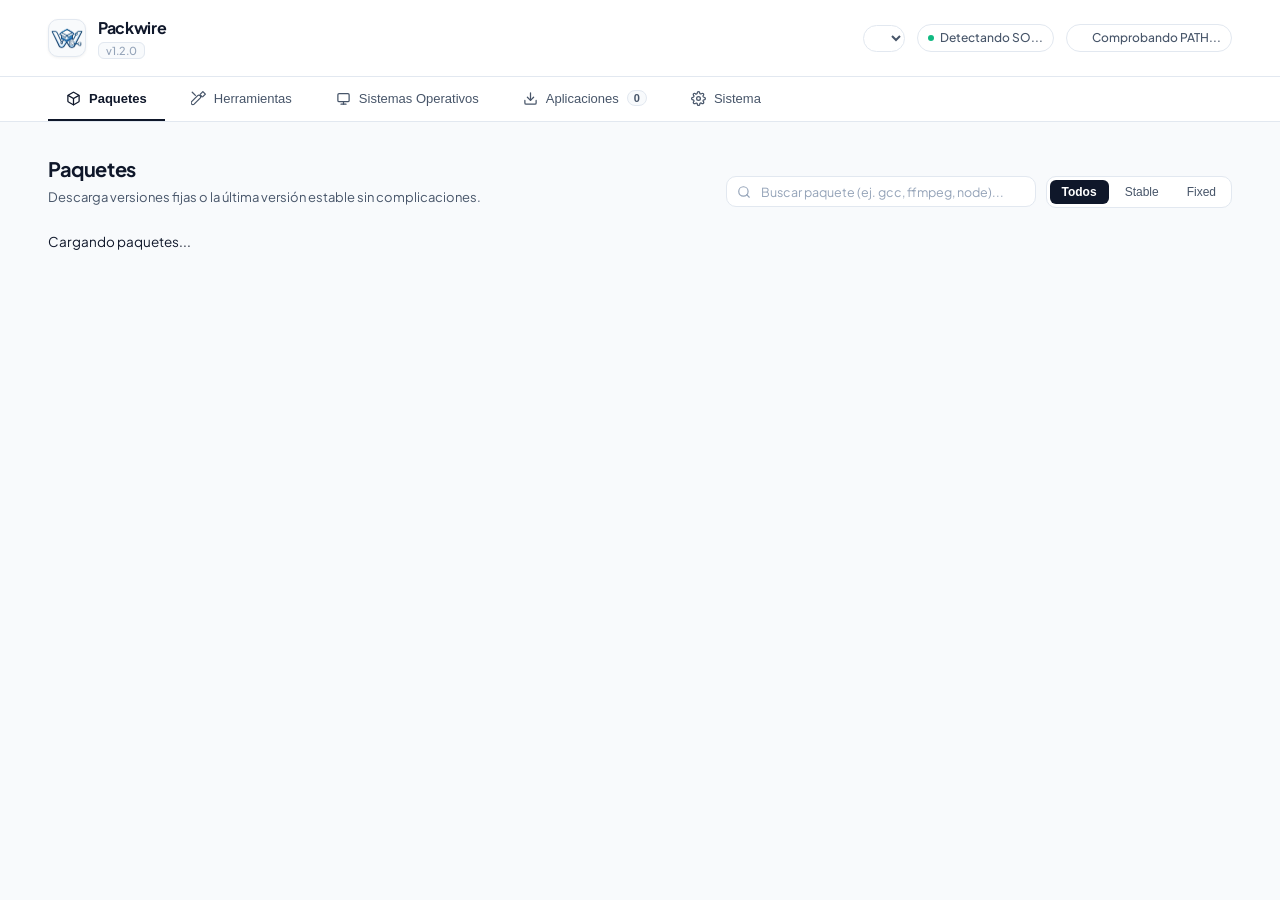
==== commit 915c898d: "release: prepare Packwire 1.2.0" ====
--- a/assets/web/index.html
+++ b/assets/web/index.html
@@ -38,7 +38,7 @@
         </div>
         <div class="brand-info">
           <h1>Packwire</h1>
-          <span class="version-tag">v1.0.0</span>
+          <span class="version-tag">v1.2.0</span>
         </div>
       </div>
 
